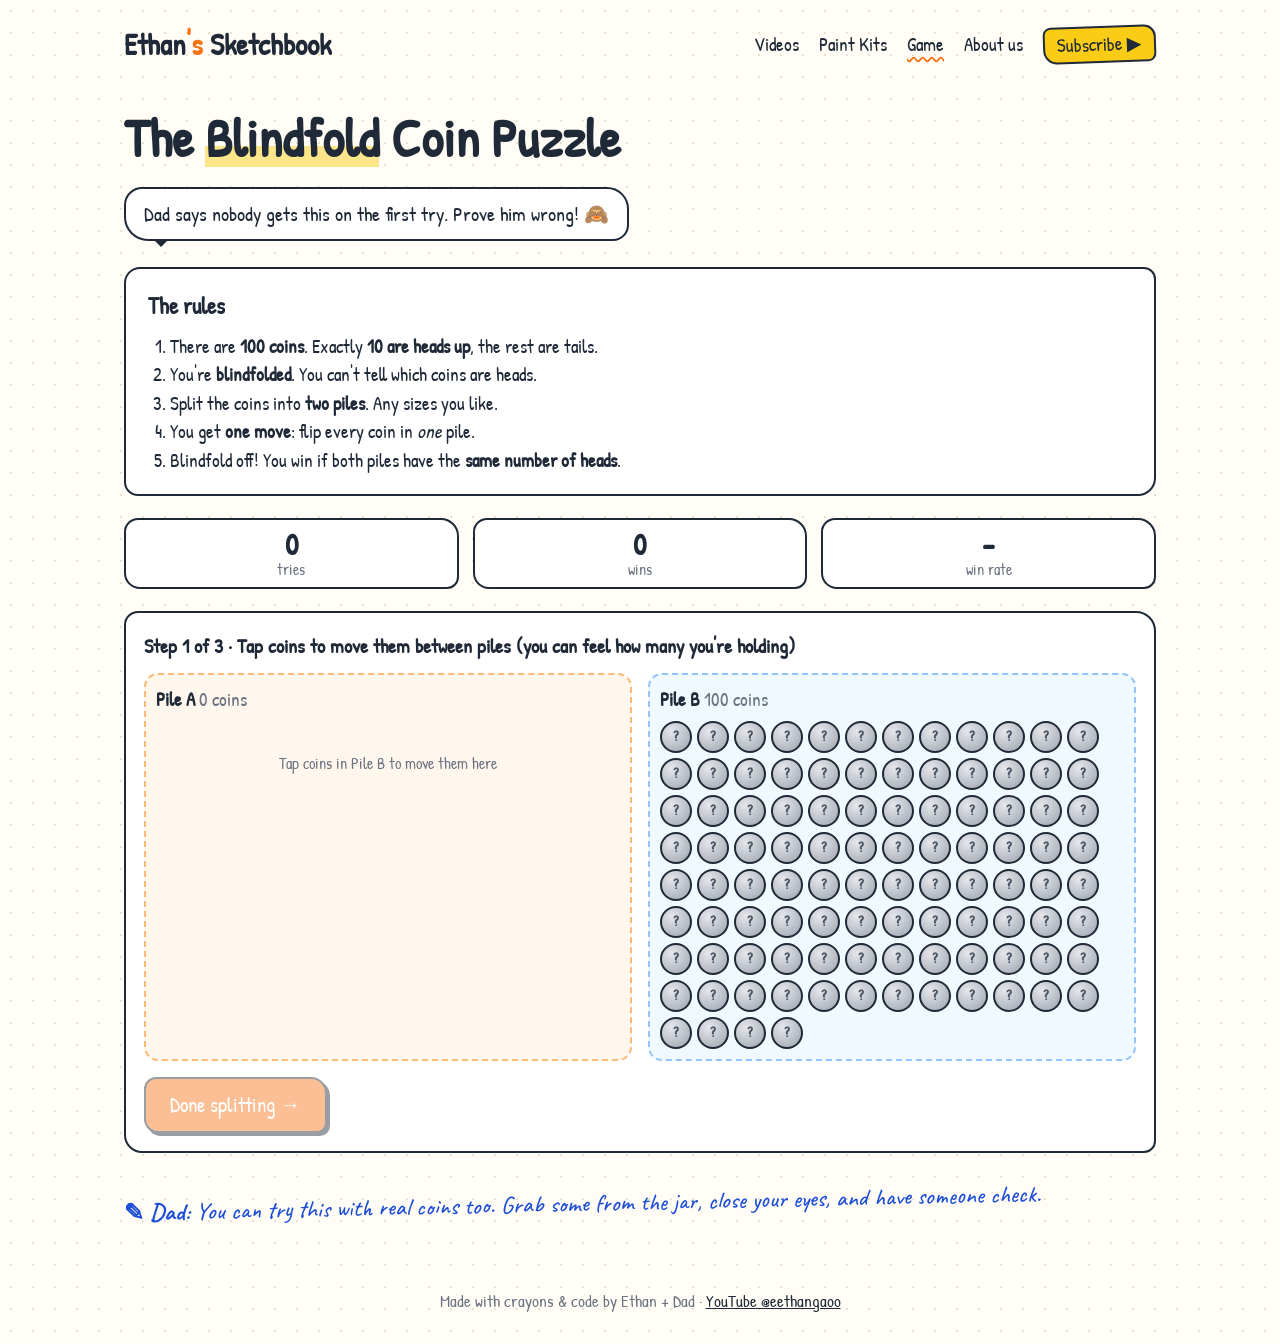
==== game/index.html @ 2b033437 "Add /game: Blindfold Coin Puzzle Interactive 100-coin puzzle with per-browser tries/wins, win animat" ====
<!DOCTYPE html>
<html lang="en">
<head>
  <meta charset="UTF-8">
  <meta name="viewport" content="width=device-width, initial-scale=1.0">
  <title>The Blindfold Coin Puzzle — Ethan's Sketchbook</title>
  <meta name="description" content="100 coins, 10 heads up, and you're blindfolded. Split them into two piles and flip one pile. Can you make the heads match?">
  <meta property="og:title" content="Can you beat Ethan's Blindfold Coin Puzzle?">
  <meta property="og:description" content="100 coins. 10 heads up. You're blindfolded. One flip. Make the heads match.">
  <link rel="icon" href="../assets/img/avatar.jpg">
  <link rel="preload" href="../assets/fonts/patrick-hand-latin-400-normal.woff2" as="font" type="font/woff2" crossorigin>
  <link rel="stylesheet" href="../assets/css/site.css">
</head>
<body data-root="../" data-page="game">
<div class="wrap">
  <nav data-nav></nav>

  <h1 style="margin-top:20px">The <span class="scribble">Blindfold</span> Coin Puzzle</h1>
  <div class="bubble">Dad says nobody gets this on the first try. Prove him wrong! 🙈</div>

  <section class="g-rules card">
    <b>The rules</b>
    <ol>
      <li>There are <strong>100 coins</strong>. Exactly <strong>10 are heads up</strong>, the rest are tails.</li>
      <li>You're <strong>blindfolded</strong>. You can't tell which coins are heads.</li>
      <li>Split the coins into <strong>two piles</strong>. Any sizes you like.</li>
      <li>You get <strong>one move</strong>: flip every coin in <em>one</em> pile.</li>
      <li>Blindfold off! You win if both piles have the <strong>same number of heads</strong>.</li>
    </ol>
  </section>

  <section class="g-stats">
    <div><span id="stTries">0</span><small>tries</small></div>
    <div><span id="stWins">0</span><small>wins</small></div>
    <div><span id="stRate">–</span><small>win rate</small></div>
  </section>

  <section class="g-board" id="board">
    <div class="g-step" id="stepText">Step 1 of 3 · Tap coins to move them between piles</div>
    <div class="g-piles">
      <div class="g-pile" data-pile="A">
        <div class="g-pile-h"><b>Pile A</b> <span class="g-count" data-count="A">0 coins</span> <span class="g-heads" data-heads="A"></span></div>
        <div class="g-coins" data-coins="A"><p class="g-empty">Tap coins in Pile B to move them here</p></div>
      </div>
      <div class="g-pile" data-pile="B">
        <div class="g-pile-h"><b>Pile B</b> <span class="g-count" data-count="B">100 coins</span> <span class="g-heads" data-heads="B"></span></div>
        <div class="g-coins" data-coins="B"></div>
      </div>
    </div>
    <div class="g-actions" id="actions"></div>
  </section>

  <section class="g-result" id="result" hidden></section>

  <p class="dad" style="margin-top:34px">You can try this with real coins too. Grab some from the jar, close your eyes, and have someone check.</p>

  <footer data-foot></footer>
</div>
<div class="g-confetti" id="confetti" aria-hidden="true"></div>
<script src="../assets/js/config.js"></script>
<script src="../assets/js/site.js"></script>
<script src="../assets/js/game.js"></script>
</body>
</html>
---- assets/css/site.css ----
/* Ethan's Sketchbook — "Pick 1: Sketchbook Studio" */
@font-face { font-family: "Patrick Hand"; src: url("../fonts/patrick-hand-latin-400-normal.woff2") format("woff2"); font-weight: 400; font-display: swap; }
@font-face { font-family: "Caveat"; src: url("../fonts/caveat-latin-500-normal.woff2") format("woff2"); font-weight: 500; font-display: swap; }
@font-face { font-family: "Caveat"; src: url("../fonts/caveat-latin-700-normal.woff2") format("woff2"); font-weight: 700; font-display: swap; }

:root {
  --ink: #1f2937;
  --muted: #6b7280;
  --paper: #fffdf5;
  --dot: #e7e1cf;
  --pen: #1d4ed8;
  --orange: #f97316;
  --green: #10b981;
  --pink: #ec4899;
  --yellow: #facc15;
  --hand: "Patrick Hand", "Chalkboard SE", "Comic Sans MS", -apple-system, sans-serif;
  --pen-font: "Caveat", "Bradley Hand", "Segoe Print", cursive;
}
* { box-sizing: border-box; margin: 0; padding: 0; }
html { -webkit-text-size-adjust: 100%; }
body {
  font-family: var(--hand); font-size: 19px; line-height: 1.5; color: var(--ink);
  background-color: var(--paper);
  background-image: radial-gradient(var(--dot) 1.2px, transparent 1.2px);
  background-size: 22px 22px;
}
img { display: block; max-width: 100%; }
a { color: inherit; }
button { font: inherit; cursor: pointer; }
.wrap { max-width: 1080px; margin: 0 auto; padding: 0 24px; }

/* ---------- nav ---------- */
.nav { display: flex; justify-content: space-between; align-items: center; flex-wrap: wrap; gap: 12px; padding: 22px 0; }
.logo { font-size: 30px; font-weight: 700; text-decoration: none; }
.logo b { color: var(--orange); }
.nav ul { list-style: none; display: flex; gap: 20px; align-items: center; flex-wrap: wrap; }
.nav a { text-decoration: none; }
.nav a[aria-current="page"] { text-decoration: underline wavy var(--orange); text-underline-offset: 5px; }
.nav .sub { background: var(--yellow); padding: 2px 12px; border: 2px solid var(--ink); border-radius: 8px 12px 8px 14px; display: inline-block; transform: rotate(-2deg); }

/* ---------- type ---------- */
h1 { font-size: 54px; line-height: 1.08; font-weight: 700; }
h2 { font-size: 34px; margin: 56px 0 18px; font-weight: 700; }
h2 small { font-size: 18px; color: var(--muted); font-weight: 400; margin-left: 8px; }
.scribble { background: linear-gradient(transparent 62%, #fde68a 62%, #fde68a 90%, transparent 90%); }
.lead { font-size: 21px; margin-top: 14px; }
.muted { color: var(--muted); }

/* Ethan's voice: speech bubble. Dad's voice: blue pen in the margin. */
.bubble { display: inline-block; margin-top: 20px; background: #fff; border: 2.5px solid var(--ink); border-radius: 18px 22px 16px 24px; padding: 10px 18px; font-size: 20px; position: relative; }
.bubble::after { content: ""; position: absolute; left: 28px; bottom: -15px; border: 7px solid transparent; border-top-color: var(--ink); }
.dad { font-family: var(--pen-font); font-weight: 500; color: var(--pen); font-size: 24px; line-height: 1.3; margin-top: 24px; transform: rotate(-1.2deg); }
.dad::before { content: "✎ Dad: "; font-weight: 700; }

/* ---------- polaroids ---------- */
.polaroid { background: #fff; padding: 10px 10px 38px; box-shadow: 0 4px 14px rgba(0,0,0,.12); position: relative; text-decoration: none; display: block; transition: transform .15s; }
.polaroid:hover { transform: rotate(0) scale(1.02) !important; }
.polaroid .cap { position: absolute; bottom: 8px; left: 12px; right: 12px; font-size: 17px; white-space: nowrap; overflow: hidden; text-overflow: ellipsis; }
.tape { position: absolute; top: -10px; left: 50%; width: 72px; height: 20px; margin-left: -36px; background: rgba(250,204,21,.55); transform: rotate(-4deg); z-index: 1; }
.thumb { position: relative; }
.thumb img { width: 100%; aspect-ratio: 16/10; object-fit: cover; background: #eee; }
.thumb::after { content: "▶"; position: absolute; inset: 0; margin: auto; width: 46px; height: 46px; border-radius: 50%; background: rgba(0,0,0,.6); color: #fff; display: flex; align-items: center; justify-content: center; font-size: 17px; padding-left: 3px; }
.wall { display: grid; grid-template-columns: repeat(3, 1fr); gap: 26px; }
.wall > :nth-child(3n+1) { transform: rotate(-2deg); }
.wall > :nth-child(3n+2) { transform: rotate(1.5deg); }
.wall > :nth-child(3n) { transform: rotate(-1deg); }
.wall-more { text-align: center; margin-top: 26px; }

/* ---------- hero ---------- */
.hero { display: grid; grid-template-columns: 1.2fr 1fr; gap: 36px; align-items: center; margin: 26px 0 10px; }
.hero .polaroid { transform: rotate(2.5deg); }

/* ---------- cards + buttons ---------- */
.card { background: #fff; border: 2.5px solid var(--ink); border-radius: 16px 12px 18px 14px; padding: 20px 22px; }
.card.dadc { border-color: var(--pen); font-family: var(--pen-font); color: var(--pen); font-size: 23px; line-height: 1.3; }
.card b { font-size: 23px; display: block; margin-bottom: 4px; }
.duo { display: grid; grid-template-columns: 1fr 1fr; gap: 24px; }
.btn { display: inline-block; text-decoration: none; background: var(--orange); color: #fff; border: 2.5px solid var(--ink); border-radius: 12px 16px 10px 14px; padding: 10px 24px; font-size: 21px; box-shadow: 3px 3px 0 var(--ink); }
.btn:hover { transform: translate(1px,1px); box-shadow: 2px 2px 0 var(--ink); }
.btn.alt { background: #fff; color: var(--ink); }
.tag { display: inline-block; font-size: 15px; background: #dcfce7; border: 2px solid var(--ink); border-radius: 20px; padding: 0 12px; transform: rotate(-2deg); }

/* ---------- kit / shop ---------- */
.shop { display: grid; grid-template-columns: 1fr 1fr; gap: 30px; background: #fff; border: 2.5px solid var(--ink); border-radius: 14px 20px 12px 18px; padding: 26px; }
.shop .art { border: 2px dashed #d1d5db; border-radius: 10px; padding: 10px; background: #fff; }
.kit-name { font-size: 36px; font-weight: 700; line-height: 1.1; margin-top: 10px; }
.price { font-size: 34px; margin: 8px 0; }
.price small { font-size: 17px; color: var(--muted); }
.stars { list-style: none; margin: 10px 0 20px; }
.stars li::before { content: "★ "; color: var(--orange); }
.caption { font-size: 16px; color: var(--muted); text-align: center; margin-top: 8px; }
.steps3 { display: grid; grid-template-columns: repeat(3, 1fr); gap: 22px; }
.steps3 .card .n { display: inline-flex; width: 38px; height: 38px; border-radius: 50%; background: var(--yellow); border: 2px solid var(--ink); align-items: center; justify-content: center; font-weight: 700; margin-bottom: 8px; }
.video-slot { aspect-ratio: 9/16; max-height: 520px; margin: 0 auto; background: #fff; border: 2.5px dashed #d1d5db; border-radius: 14px; display: flex; flex-direction: column; align-items: center; justify-content: center; text-align: center; padding: 24px; gap: 12px; }
.video-slot iframe { width: 100%; height: 100%; border: 0; border-radius: 10px; }
.faq details { background: #fff; border: 2px solid var(--ink); border-radius: 12px 16px 10px 14px; padding: 12px 18px; margin-bottom: 12px; }
.faq summary { cursor: pointer; font-weight: 700; }
.faq p { margin-top: 8px; }

/* kit line art: outline / painted / looping timelapse */
.kit svg { width: 100%; height: auto; display: block; }
.kit .ln { stroke: #1a1a1a; stroke-width: 2.4; stroke-linejoin: round; stroke-linecap: round; fill: #fff; }
.kit .ln.nofill { fill: none; }
.kit .pupil { fill: #1a1a1a; }
.kit.painted .c-blue { fill: #3b82f6; } .kit.painted .c-belly { fill: #e0f2fe; }
.kit.painted .c-bun { fill: #f59e0b; } .kit.painted .c-patty { fill: #78350f; }
.kit.painted .c-green { fill: #22c55e; } .kit.painted .c-cheese { fill: #facc15; }
@keyframes pBlue { 0%,10% { fill:#fff } 22%,90% { fill:#3b82f6 } 100% { fill:#fff } }
@keyframes pBelly { 0%,22% { fill:#fff } 34%,90% { fill:#e0f2fe } 100% { fill:#fff } }
@keyframes pBun { 0%,34% { fill:#fff } 46%,90% { fill:#f59e0b } 100% { fill:#fff } }
@keyframes pPatty { 0%,46% { fill:#fff } 56%,90% { fill:#78350f } 100% { fill:#fff } }
@keyframes pGreen { 0%,56% { fill:#fff } 66%,90% { fill:#22c55e } 100% { fill:#fff } }
@keyframes pCheese { 0%,66% { fill:#fff } 76%,90% { fill:#facc15 } 100% { fill:#fff } }
.kit.timelapse .c-blue { animation: pBlue 9s infinite; } .kit.timelapse .c-belly { animation: pBelly 9s infinite; }
.kit.timelapse .c-bun { animation: pBun 9s infinite; } .kit.timelapse .c-patty { animation: pPatty 9s infinite; }
.kit.timelapse .c-green { animation: pGreen 9s infinite; } .kit.timelapse .c-cheese { animation: pCheese 9s infinite; }
@media (prefers-reduced-motion: reduce) { .kit.timelapse * { animation: none !important; } }

/* ---------- checkout (simulated) ---------- */
.co-back { position: fixed; inset: 0; background: rgba(17,24,39,.55); display: none; align-items: center; justify-content: center; z-index: 50; padding: 16px; }
.co-back.on { display: flex; }
.co { background: var(--paper); width: 100%; max-width: 460px; border: 2.5px solid var(--ink); border-radius: 16px 20px 14px 18px; padding: 24px; box-shadow: 5px 5px 0 var(--ink); max-height: 100%; overflow-y: auto; }
.co h3 { font-size: 26px; line-height: 1.15; }
.co .bar { display: flex; gap: 6px; margin: 12px 0 18px; }
.co .bar i { flex: 1; height: 5px; border-radius: 4px; background: #e5e7eb; }
.co .bar i.on { background: var(--orange); }
.co label { display: block; font-weight: 700; margin: 12px 0 4px; }
.co input[type=text], .co input[type=email] { width: 100%; padding: 10px 12px; border: 2px solid var(--ink); border-radius: 10px; font: inherit; font-size: 18px; background: #fff; }
.co .opt { display: flex; gap: 10px; align-items: center; background: #fff; border: 2px solid var(--ink); border-radius: 10px; padding: 8px 12px; margin-top: 8px; cursor: pointer; }
.co .line { display: flex; justify-content: space-between; padding: 6px 0; border-bottom: 1.5px dashed #d1d5db; }
.co .line.total { font-weight: 700; border: 0; font-size: 22px; }
.co .act { display: flex; gap: 10px; margin-top: 22px; }
.co .act button { flex: 1; padding: 10px; border: 2.5px solid var(--ink); border-radius: 12px; background: #fff; font-size: 19px; }
.co .act .go { background: var(--orange); color: #fff; box-shadow: 3px 3px 0 var(--ink); }
.co .act .go:disabled { opacity: .6; cursor: wait; }
.co .err { color: #dc2626; font-size: 16px; min-height: 22px; margin-top: 6px; }
.co .thanks { text-align: center; }
.co .thanks .big { font-size: 54px; }
.co .thanks p { margin-top: 8px; }
.co .fine { font-size: 15px; color: var(--muted); margin-top: 10px; }

/* ---------- footer ---------- */
.foot { margin: 70px 0 30px; text-align: center; color: var(--muted); font-size: 17px; }
.foot a { color: var(--ink); }

@media (max-width: 760px) {
  body { font-size: 18px; }
  .wrap { padding: 0 16px; }
  h1 { font-size: 38px; } h2 { font-size: 28px; margin-top: 44px; }
  .hero, .shop, .duo, .steps3 { grid-template-columns: 1fr; }
  .wall { grid-template-columns: 1fr; }
  .shop { padding: 18px; }
  .nav ul { gap: 14px; }
}

/* ---------- /game: Blindfold Coin Puzzle ---------- */
.g-rules { margin-top: 26px; }
.g-rules ol { margin: 8px 0 0 22px; }
.g-stats { display: grid; grid-template-columns: repeat(3, 1fr); gap: 14px; margin: 22px 0; }
.g-stats div { background: #fff; border: 2.5px solid var(--ink); border-radius: 14px 18px 12px 16px; text-align: center; padding: 8px; font-size: 30px; font-weight: 700; line-height: 1.1; }
.g-stats small { display: block; font-size: 16px; font-weight: 400; color: var(--muted); }
.g-board { background: #fff; border: 2.5px solid var(--ink); border-radius: 14px 20px 12px 18px; padding: 18px; }
.g-step { font-size: 20px; font-weight: 700; margin-bottom: 12px; }
.g-piles { display: grid; grid-template-columns: 1fr 1fr; gap: 16px; }
.g-pile { border: 2.5px dashed #d1d5db; border-radius: 14px; padding: 10px; min-height: 140px; }
.g-pile[data-pile="A"] { background: #fff7ed; border-color: #fdba74; }
.g-pile[data-pile="B"] { background: #f0f9ff; border-color: #93c5fd; }
.g-pile-h { margin-bottom: 8px; }
.g-count { color: var(--muted); }
.g-heads { color: var(--orange); font-weight: 700; }
.g-coins { display: flex; flex-wrap: wrap; gap: 5px; }
.g-empty { color: var(--muted); font-size: 16px; padding: 30px 6px; text-align: center; width: 100%; }
.g-coin { width: 32px; height: 32px; border-radius: 50%; border: 0; padding: 0; position: relative; background: none; touch-action: manipulation; }
.g-face { position: absolute; inset: 0; border-radius: 50%; display: flex; align-items: center; justify-content: center; font-size: 15px; font-weight: 700; border: 2px solid var(--ink); }
.g-back { background: radial-gradient(circle at 35% 30%, #e5e7eb, #9ca3af); color: #4b5563; }
.g-front { display: none; }
.g-front.h { background: radial-gradient(circle at 35% 30%, #fef08a, #eab308); color: #713f12; }
.g-front.t { background: radial-gradient(circle at 35% 30%, #f3f4f6, #d1d5db); color: #9ca3af; }
.g-coin:hover .g-back { transform: scale(1.12); }
.revealed .g-back { display: none; }
.revealed .g-front { display: flex; animation: gReveal .5s ease-out both; }
.revealed .g-coin { cursor: default; }
@keyframes gReveal { from { transform: rotateY(90deg); } to { transform: rotateY(0); } }
.g-wobble { animation: gWobble .7s ease-in-out both; }
@keyframes gWobble { 0% { transform: rotateY(0); } 50% { transform: rotateY(180deg) scale(1.15); } 100% { transform: rotateY(360deg); } }
.g-actions { display: flex; gap: 12px; flex-wrap: wrap; margin-top: 16px; }
.g-actions .btn:disabled { opacity: .45; cursor: not-allowed; transform: none; }
.g-result { margin-top: 24px; text-align: center; }
.g-result.win { border-color: var(--green); background: #f0fdf4; }
.g-result.lose { background: #fffbeb; }
.g-result h2 { margin: 6px 0 10px; }
.g-big { font-size: 64px; line-height: 1; animation: gPop .6s cubic-bezier(.3,1.6,.5,1) both; }
@keyframes gPop { from { transform: scale(.2) rotate(-20deg); } to { transform: scale(1) rotate(0); } }
.g-pct { font-size: 26px; margin-top: 8px; }
.g-why { text-align: left; margin-top: 14px; background: #fff; border: 2px solid var(--ink); border-radius: 12px; padding: 10px 16px; }
.g-why summary { cursor: pointer; font-weight: 700; }
.g-confetti { position: fixed; inset: 0; pointer-events: none; overflow: hidden; z-index: 60; }
.g-confetti i { position: absolute; top: -20px; width: 10px; height: 14px; border-radius: 2px; animation-name: gFall; animation-timing-function: linear; animation-fill-mode: forwards; }
@keyframes gFall { to { top: 105vh; transform: rotate(720deg) translateX(40px); } }
@media (max-width: 760px) {
  .g-piles { grid-template-columns: 1fr; }
  .g-coin { width: 30px; height: 30px; }
}
@media (prefers-reduced-motion: reduce) { .g-wobble, .revealed .g-front, .g-big { animation: none !important; } .g-confetti { display: none; } }
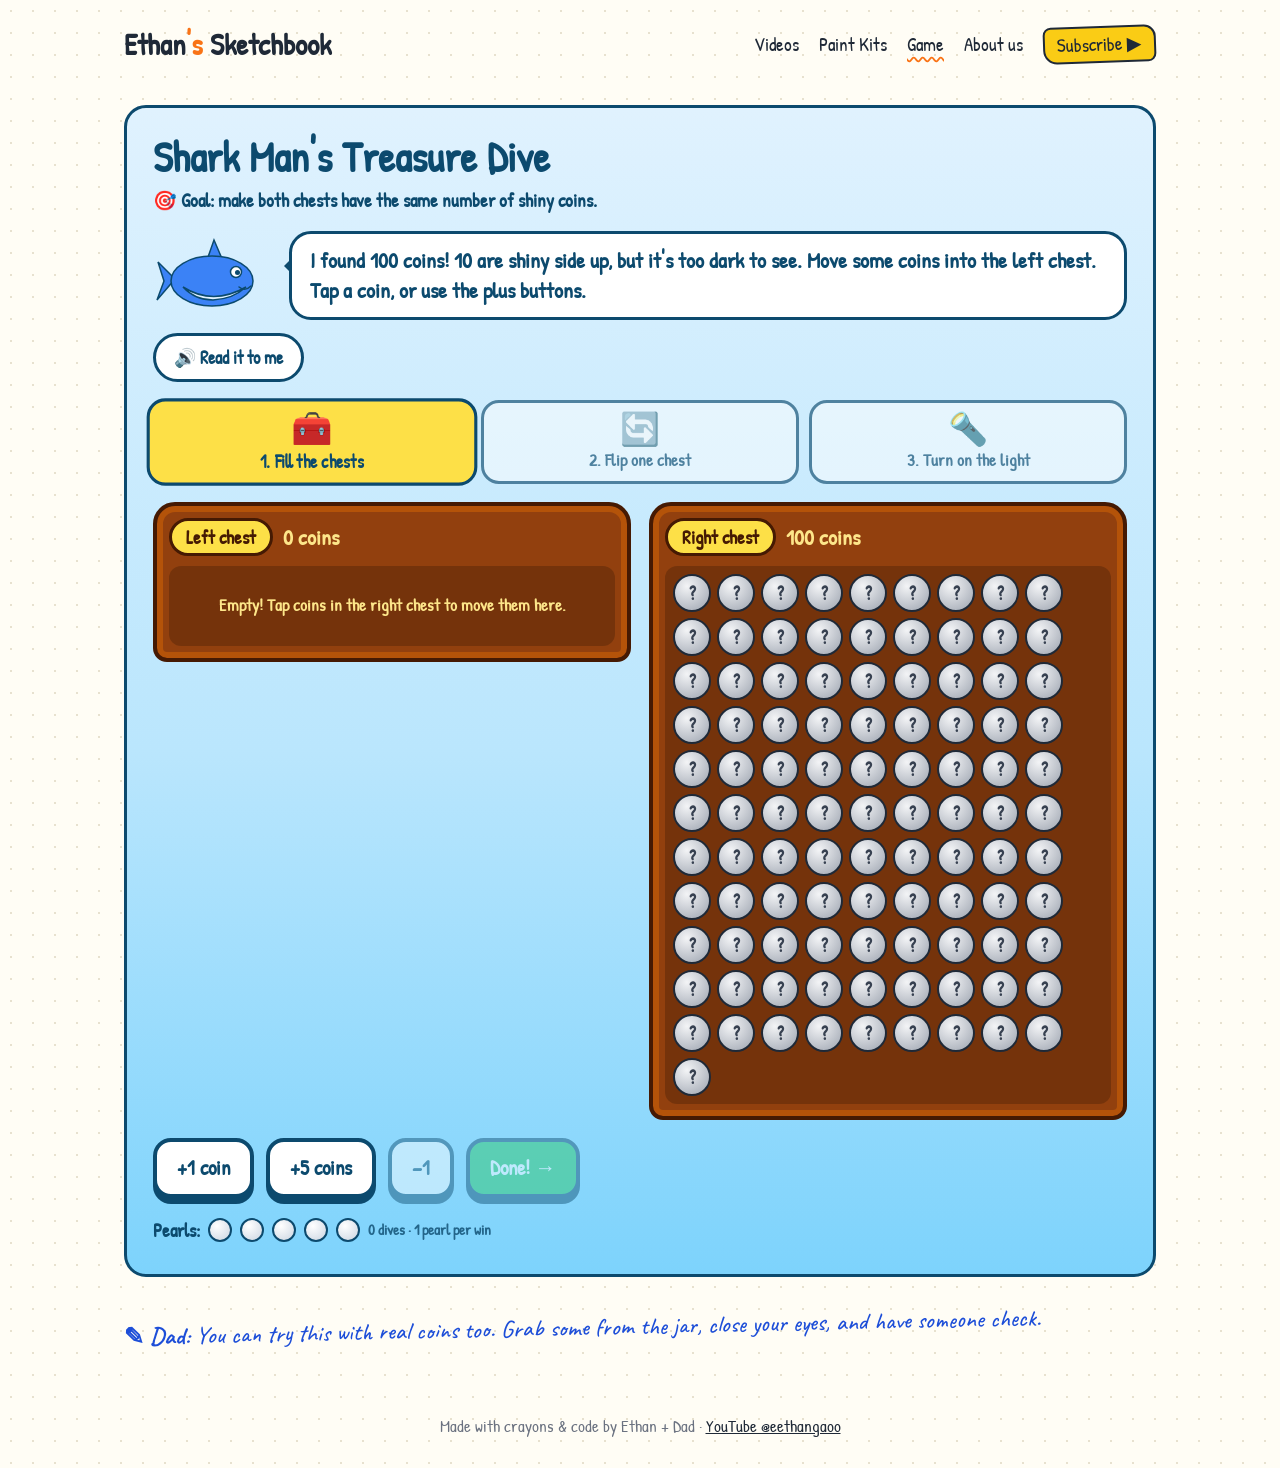
==== commit d2bd45f5: "Game: rebuild as Shark Man's Treasure Dive (kid-friendly) Shark Man guide with read-aloud, 3-step st" ====
--- a/game/index.html
+++ b/game/index.html
@@ -3,10 +3,10 @@
 <head>
   <meta charset="UTF-8">
   <meta name="viewport" content="width=device-width, initial-scale=1.0">
-  <title>The Blindfold Coin Puzzle — Ethan's Sketchbook</title>
-  <meta name="description" content="100 coins, 10 heads up, and you're blindfolded. Split them into two piles and flip one pile. Can you make the heads match?">
-  <meta property="og:title" content="Can you beat Ethan's Blindfold Coin Puzzle?">
-  <meta property="og:description" content="100 coins. 10 heads up. You're blindfolded. One flip. Make the heads match.">
+  <title>Shark Man's Treasure Dive — Ethan's Sketchbook</title>
+  <meta name="description" content="100 coins, 10 shiny side up, and it's too dark to see. Sort them into two treasure chests and flip one. Can you make the shiny coins match?">
+  <meta property="og:title" content="Can you solve Shark Man's Treasure Dive?">
+  <meta property="og:description" content="100 coins. 10 shiny side up. Too dark to see. ONE flip. Make the two chests match.">
   <link rel="icon" href="../assets/img/avatar.jpg">
   <link rel="preload" href="../assets/fonts/patrick-hand-latin-400-normal.woff2" as="font" type="font/woff2" crossorigin>
   <link rel="stylesheet" href="../assets/css/site.css">
@@ -15,42 +15,51 @@
 <div class="wrap">
   <nav data-nav></nav>
 
-  <h1 style="margin-top:20px">The <span class="scribble">Blindfold</span> Coin Puzzle</h1>
-  <div class="bubble">Dad says nobody gets this on the first try. Prove him wrong! 🙈</div>
+  <section class="dive" id="dive">
+    <i class="dive-bub" style="left:6%;width:14px;height:14px"></i>
+    <i class="dive-bub" style="left:44%;width:10px;height:10px;animation-delay:2.4s"></i>
+    <i class="dive-bub" style="left:90%;width:18px;height:18px;animation-delay:4.6s"></i>
 
-  <section class="g-rules card">
-    <b>The rules</b>
-    <ol>
-      <li>There are <strong>100 coins</strong>. Exactly <strong>10 are heads up</strong>, the rest are tails.</li>
-      <li>You're <strong>blindfolded</strong>. You can't tell which coins are heads.</li>
-      <li>Split the coins into <strong>two piles</strong>. Any sizes you like.</li>
-      <li>You get <strong>one move</strong>: flip every coin in <em>one</em> pile.</li>
-      <li>Blindfold off! You win if both piles have the <strong>same number of heads</strong>.</li>
-    </ol>
+    <h1 class="dive-t">Shark Man's Treasure Dive</h1>
+    <p class="dive-goal">🎯 Goal: make <strong>both chests</strong> have the <strong>same number of shiny coins</strong>.</p>
+
+    <div class="dive-top">
+      <svg class="dive-guide" id="guide" viewBox="0 0 240 180" aria-hidden="true">
+        <path d="M108 58 L122 18 L140 60 Z" fill="#3b82f6" stroke="#0c4a6e" stroke-width="3"/>
+        <path d="M44 96 L10 62 L22 100 L8 138 Z" fill="#3b82f6" stroke="#0c4a6e" stroke-width="3"/>
+        <ellipse cx="118" cy="100" rx="82" ry="50" fill="#3b82f6" stroke="#0c4a6e" stroke-width="3"/>
+        <path d="M60 112 Q120 150 186 112 Q160 136 120 138 Q84 138 60 112 Z" fill="#e0f2fe" stroke="#0c4a6e" stroke-width="3"/>
+        <circle cx="166" cy="82" r="11" fill="#fff" stroke="#0c4a6e" stroke-width="3"/>
+        <circle cx="169" cy="83" r="5" fill="#0c4a6e"/>
+        <path d="M172 112 Q184 122 196 110" fill="none" stroke="#0c4a6e" stroke-width="3" stroke-linecap="round"/>
+      </svg>
+      <div class="dive-say" id="say" aria-live="polite"></div>
+    </div>
+    <button class="dive-read" type="button" id="readBtn">🔊 Read it to me</button>
+
+    <div class="dive-steps">
+      <div data-step="1"><span>🧰</span>1. Fill the chests</div>
+      <div data-step="2"><span>🔄</span>2. Flip one chest</div>
+      <div data-step="3"><span>🔦</span>3. Turn on the light</div>
+    </div>
+
+    <div class="dive-chests" id="board">
+      <div class="dive-chest">
+        <div class="dive-chest-h"><span class="dive-lbl">Left chest</span> <span class="dive-n" data-count="A">0 coins</span> <span class="dive-heads" data-heads="A"></span></div>
+        <div class="dive-coins" data-coins="A"></div>
+      </div>
+      <div class="dive-chest">
+        <div class="dive-chest-h"><span class="dive-lbl">Right chest</span> <span class="dive-n" data-count="B">100 coins</span> <span class="dive-heads" data-heads="B"></span></div>
+        <div class="dive-coins" data-coins="B"></div>
+      </div>
+    </div>
+
+    <div class="dive-acts" id="actions"></div>
+
+    <div class="dive-pearls" id="pearls"></div>
   </section>
 
-  <section class="g-stats">
-    <div><span id="stTries">0</span><small>tries</small></div>
-    <div><span id="stWins">0</span><small>wins</small></div>
-    <div><span id="stRate">–</span><small>win rate</small></div>
-  </section>
-
-  <section class="g-board" id="board">
-    <div class="g-step" id="stepText">Step 1 of 3 · Tap coins to move them between piles</div>
-    <div class="g-piles">
-      <div class="g-pile" data-pile="A">
-        <div class="g-pile-h"><b>Pile A</b> <span class="g-count" data-count="A">0 coins</span> <span class="g-heads" data-heads="A"></span></div>
-        <div class="g-coins" data-coins="A"><p class="g-empty">Tap coins in Pile B to move them here</p></div>
-      </div>
-      <div class="g-pile" data-pile="B">
-        <div class="g-pile-h"><b>Pile B</b> <span class="g-count" data-count="B">100 coins</span> <span class="g-heads" data-heads="B"></span></div>
-        <div class="g-coins" data-coins="B"></div>
-      </div>
-    </div>
-    <div class="g-actions" id="actions"></div>
-  </section>
-
-  <section class="g-result" id="result" hidden></section>
+  <section class="dive-result" id="result" hidden></section>
 
   <p class="dad" style="margin-top:34px">You can try this with real coins too. Grab some from the jar, close your eyes, and have someone check.</p>
 
--- a/assets/css/site.css
+++ b/assets/css/site.css
@@ -153,52 +153,83 @@
   .nav ul { gap: 14px; }
 }
 
-/* ---------- /game: Blindfold Coin Puzzle ---------- */
-.g-rules { margin-top: 26px; }
-.g-rules ol { margin: 8px 0 0 22px; }
-.g-stats { display: grid; grid-template-columns: repeat(3, 1fr); gap: 14px; margin: 22px 0; }
-.g-stats div { background: #fff; border: 2.5px solid var(--ink); border-radius: 14px 18px 12px 16px; text-align: center; padding: 8px; font-size: 30px; font-weight: 700; line-height: 1.1; }
-.g-stats small { display: block; font-size: 16px; font-weight: 400; color: var(--muted); }
-.g-board { background: #fff; border: 2.5px solid var(--ink); border-radius: 14px 20px 12px 18px; padding: 18px; }
-.g-step { font-size: 20px; font-weight: 700; margin-bottom: 12px; }
-.g-piles { display: grid; grid-template-columns: 1fr 1fr; gap: 16px; }
-.g-pile { border: 2.5px dashed #d1d5db; border-radius: 14px; padding: 10px; min-height: 140px; }
-.g-pile[data-pile="A"] { background: #fff7ed; border-color: #fdba74; }
-.g-pile[data-pile="B"] { background: #f0f9ff; border-color: #93c5fd; }
-.g-pile-h { margin-bottom: 8px; }
-.g-count { color: var(--muted); }
-.g-heads { color: var(--orange); font-weight: 700; }
-.g-coins { display: flex; flex-wrap: wrap; gap: 5px; }
-.g-empty { color: var(--muted); font-size: 16px; padding: 30px 6px; text-align: center; width: 100%; }
-.g-coin { width: 32px; height: 32px; border-radius: 50%; border: 0; padding: 0; position: relative; background: none; touch-action: manipulation; }
-.g-face { position: absolute; inset: 0; border-radius: 50%; display: flex; align-items: center; justify-content: center; font-size: 15px; font-weight: 700; border: 2px solid var(--ink); }
-.g-back { background: radial-gradient(circle at 35% 30%, #e5e7eb, #9ca3af); color: #4b5563; }
-.g-front { display: none; }
-.g-front.h { background: radial-gradient(circle at 35% 30%, #fef08a, #eab308); color: #713f12; }
-.g-front.t { background: radial-gradient(circle at 35% 30%, #f3f4f6, #d1d5db); color: #9ca3af; }
-.g-coin:hover .g-back { transform: scale(1.12); }
-.revealed .g-back { display: none; }
-.revealed .g-front { display: flex; animation: gReveal .5s ease-out both; }
-.revealed .g-coin { cursor: default; }
-@keyframes gReveal { from { transform: rotateY(90deg); } to { transform: rotateY(0); } }
-.g-wobble { animation: gWobble .7s ease-in-out both; }
-@keyframes gWobble { 0% { transform: rotateY(0); } 50% { transform: rotateY(180deg) scale(1.15); } 100% { transform: rotateY(360deg); } }
-.g-actions { display: flex; gap: 12px; flex-wrap: wrap; margin-top: 16px; }
-.g-actions .btn:disabled { opacity: .45; cursor: not-allowed; transform: none; }
-.g-result { margin-top: 24px; text-align: center; }
-.g-result.win { border-color: var(--green); background: #f0fdf4; }
-.g-result.lose { background: #fffbeb; }
-.g-result h2 { margin: 6px 0 10px; }
-.g-big { font-size: 64px; line-height: 1; animation: gPop .6s cubic-bezier(.3,1.6,.5,1) both; }
-@keyframes gPop { from { transform: scale(.2) rotate(-20deg); } to { transform: scale(1) rotate(0); } }
-.g-pct { font-size: 26px; margin-top: 8px; }
-.g-why { text-align: left; margin-top: 14px; background: #fff; border: 2px solid var(--ink); border-radius: 12px; padding: 10px 16px; }
-.g-why summary { cursor: pointer; font-weight: 700; }
+/* ---------- /game: Shark Man's Treasure Dive ---------- */
+.dive { --sea: #0c4a6e; position: relative; overflow: hidden; margin-top: 16px; padding: 26px 26px 30px; border: 3px solid var(--sea); border-radius: 22px; color: var(--sea);
+  background: linear-gradient(#e0f2fe 0%, #bae6fd 55%, #7dd3fc 100%);
+  font-family: ui-rounded, "SF Pro Rounded", "Arial Rounded MT Bold", var(--hand); }
+.dive > * { position: relative; }
+.dive-bub { position: absolute !important; bottom: -24px; border: 2px solid rgba(255,255,255,.9); border-radius: 50%; animation: diveRise 7s linear infinite; }
+@keyframes diveRise { from { transform: translateY(0); opacity: .9; } to { transform: translateY(-600px); opacity: 0; } }
+.dive-t { font-size: 42px; font-weight: 900; line-height: 1.1; color: var(--sea); }
+.dive-goal { font-size: 19px; font-weight: 700; margin: 6px 0 16px; }
+.dive-top { display: flex; align-items: center; gap: 16px; }
+.dive-guide { width: 120px; flex: none; }
+.dive-guide.dance { animation: diveDance .6s ease-in-out 5; }
+@keyframes diveDance { 0%,100% { transform: rotate(0) translateY(0); } 25% { transform: rotate(-12deg) translateY(-12px); } 75% { transform: rotate(12deg) translateY(-12px); } }
+.dive-say { flex: 1; background: #fff; border: 3px solid var(--sea); border-radius: 22px; padding: 12px 18px; font-size: 22px; font-weight: 800; line-height: 1.35; position: relative; min-height: 64px; }
+.dive-say::before { content: ""; position: absolute; left: -16px; top: 24px; border: 8px solid transparent; border-right-color: var(--sea); }
+.dive-read { margin-top: 12px; display: inline-flex; align-items: center; gap: 8px; border-radius: 999px; padding: 8px 18px; font-weight: 800; font-size: 18px; border: 3px solid var(--sea); background: #fff; color: var(--sea); }
+.dive-steps { display: flex; gap: 10px; margin: 18px 0; }
+.dive-steps div { flex: 1; background: rgba(255,255,255,.75); border: 3px solid var(--sea); border-radius: 18px; padding: 8px 10px; text-align: center; font-weight: 800; font-size: 17px; opacity: .65; transition: transform .2s, opacity .2s; }
+.dive-steps div span { font-size: 32px; display: block; line-height: 1.15; }
+.dive-steps div.on { background: #fde047; opacity: 1; transform: scale(1.04); }
+.dive-chests { display: grid; grid-template-columns: 1fr 1fr; gap: 18px; align-items: start; }
+.dive-chest { background: #92400e; border: 4px solid #451a03; border-radius: 22px 22px 14px 14px; padding: 12px; box-shadow: inset 0 0 0 6px #b45309; }
+.dive-chest-h { margin-bottom: 10px; display: flex; align-items: center; gap: 10px; flex-wrap: wrap; }
+.dive-lbl { background: #fde047; color: #451a03; border: 3px solid #451a03; border-radius: 999px; padding: 2px 14px; font-weight: 900; font-size: 19px; }
+.dive-n { color: #fde68a; font-weight: 900; font-size: 22px; }
+.dive-heads { color: #fef08a; font-weight: 900; font-size: 20px; }
+.dive-coins { display: flex; flex-wrap: wrap; gap: 6px; background: rgba(0,0,0,.2); border-radius: 12px; padding: 8px; min-height: 80px; align-content: flex-start; }
+.dive-empty { color: #fde68a; font-weight: 700; font-size: 17px; padding: 18px 6px; text-align: center; width: 100%; }
+.dive-coin { width: 38px; height: 38px; border-radius: 50%; border: 0; padding: 0; position: relative; background: none; touch-action: manipulation; }
+.dive-face { position: absolute; inset: 0; border-radius: 50%; display: flex; align-items: center; justify-content: center; font-size: 18px; font-weight: 900; border: 2.5px solid #1f2937; }
+.dive-back { background: radial-gradient(circle at 35% 30%, #f3f4f6, #9ca3af); color: #374151; transition: transform .15s; }
+.dive-coin:hover .dive-back { transform: scale(1.12) rotate(-8deg); }
+.dive-front { display: none; }
+.dive-front.h { background: radial-gradient(circle at 35% 30%, #fef9c3, #eab308); color: #713f12; box-shadow: 0 0 10px #fde047; }
+.dive-front.t { background: radial-gradient(circle at 35% 30%, #e5e7eb, #9ca3af); opacity: .55; }
+.revealed .dive-back { display: none; }
+.revealed .dive-front { display: flex; animation: diveReveal .5s ease-out both; }
+.revealed .dive-coin { cursor: default; }
+@keyframes diveReveal { from { transform: rotateY(90deg); } to { transform: rotateY(0); } }
+.dive-spin { animation: diveSpin .7s ease-in-out both; }
+@keyframes diveSpin { 0% { transform: rotateY(0); } 50% { transform: rotateY(180deg) scale(1.15); } 100% { transform: rotateY(360deg); } }
+.dive-acts { display: flex; gap: 12px; flex-wrap: wrap; margin-top: 18px; }
+.dive-btn { font-size: 21px; font-weight: 900; border: 4px solid #0c4a6e; border-radius: 18px; padding: 10px 20px; background: #22c55e; color: #fff; box-shadow: 0 6px 0 #0c4a6e; font-family: inherit; }
+.dive-btn.alt { background: #fff; color: #0c4a6e; }
+.dive-btn:active { transform: translateY(4px); box-shadow: 0 2px 0 #0c4a6e; }
+.dive-btn:disabled { opacity: .45; cursor: not-allowed; transform: none; box-shadow: 0 6px 0 #0c4a6e; }
+.dive-pearls { display: flex; gap: 8px; align-items: center; flex-wrap: wrap; font-weight: 900; font-size: 19px; margin-top: 18px; }
+.dive-pearls i { width: 24px; height: 24px; border-radius: 50%; background: radial-gradient(circle at 35% 30%, #fff, #cbd5e1); border: 2px solid #0c4a6e; display: inline-block; }
+.dive-pearls i.got { background: radial-gradient(circle at 35% 30%, #fef9c3, #f59e0b); }
+.dive-pearls small { font-weight: 700; font-size: 15px; opacity: .8; }
+.dive-result { margin-top: 24px; text-align: center; border: 3px solid #0c4a6e; border-radius: 22px; padding: 22px; background: #fff; color: #0c4a6e; }
+.dive-result.win { background: #f0fdf4; border-color: #15803d; }
+.dive-result.lose { background: #fffbeb; }
+.dive-result h2 { margin: 6px 0 10px; }
+.dive-big { font-size: 68px; line-height: 1; animation: divePop .6s cubic-bezier(.3,1.6,.5,1) both; }
+@keyframes divePop { from { transform: scale(.2) rotate(-20deg); } to { transform: scale(1) rotate(0); } }
+.dive-pct { font-size: 26px; margin-top: 10px; }
+.dive-meter { height: 24px; max-width: 460px; margin: 8px auto 4px; border: 3px solid #0c4a6e; border-radius: 999px; overflow: hidden; background: #e0f2fe; }
+.dive-meter i { display: block; height: 100%; background: linear-gradient(90deg, #22c55e, #facc15); animation: diveFill 1.2s ease-out both; }
+@keyframes diveFill { from { width: 0; } }
+.dive-why { text-align: left; margin-top: 14px; background: #fff; border: 2px solid #0c4a6e; border-radius: 12px; padding: 10px 16px; }
+.dive-why summary { cursor: pointer; font-weight: 700; }
 .g-confetti { position: fixed; inset: 0; pointer-events: none; overflow: hidden; z-index: 60; }
 .g-confetti i { position: absolute; top: -20px; width: 10px; height: 14px; border-radius: 2px; animation-name: gFall; animation-timing-function: linear; animation-fill-mode: forwards; }
 @keyframes gFall { to { top: 105vh; transform: rotate(720deg) translateX(40px); } }
 @media (max-width: 760px) {
-  .g-piles { grid-template-columns: 1fr; }
-  .g-coin { width: 30px; height: 30px; }
-}
-@media (prefers-reduced-motion: reduce) { .g-wobble, .revealed .g-front, .g-big { animation: none !important; } .g-confetti { display: none; } }
+  .dive { padding: 18px 14px 22px; }
+  .dive-t { font-size: 30px; }
+  .dive-guide { width: 78px; }
+  .dive-say { font-size: 18px; }
+  .dive-steps { gap: 6px; }
+  .dive-steps div { font-size: 13px; padding: 6px 4px; }
+  .dive-steps div span { font-size: 24px; }
+  .dive-chests { grid-template-columns: 1fr; }
+  .dive-coin { width: 32px; height: 32px; }
+  .dive-btn { font-size: 18px; padding: 9px 14px; }
+  /* keep the controls in thumb reach while scrolling past 100 coins */
+  .dive-acts { position: sticky; bottom: 0; z-index: 5; margin: 14px -14px 0; padding: 10px 14px 12px; background: rgba(186,230,253,.95); border-top: 3px solid #0c4a6e; }
+}
+@media (prefers-reduced-motion: reduce) { .dive-bub, .dive-spin, .revealed .dive-front, .dive-big, .dive-guide.dance, .dive-meter i { animation: none !important; } .g-confetti { display: none; } }
